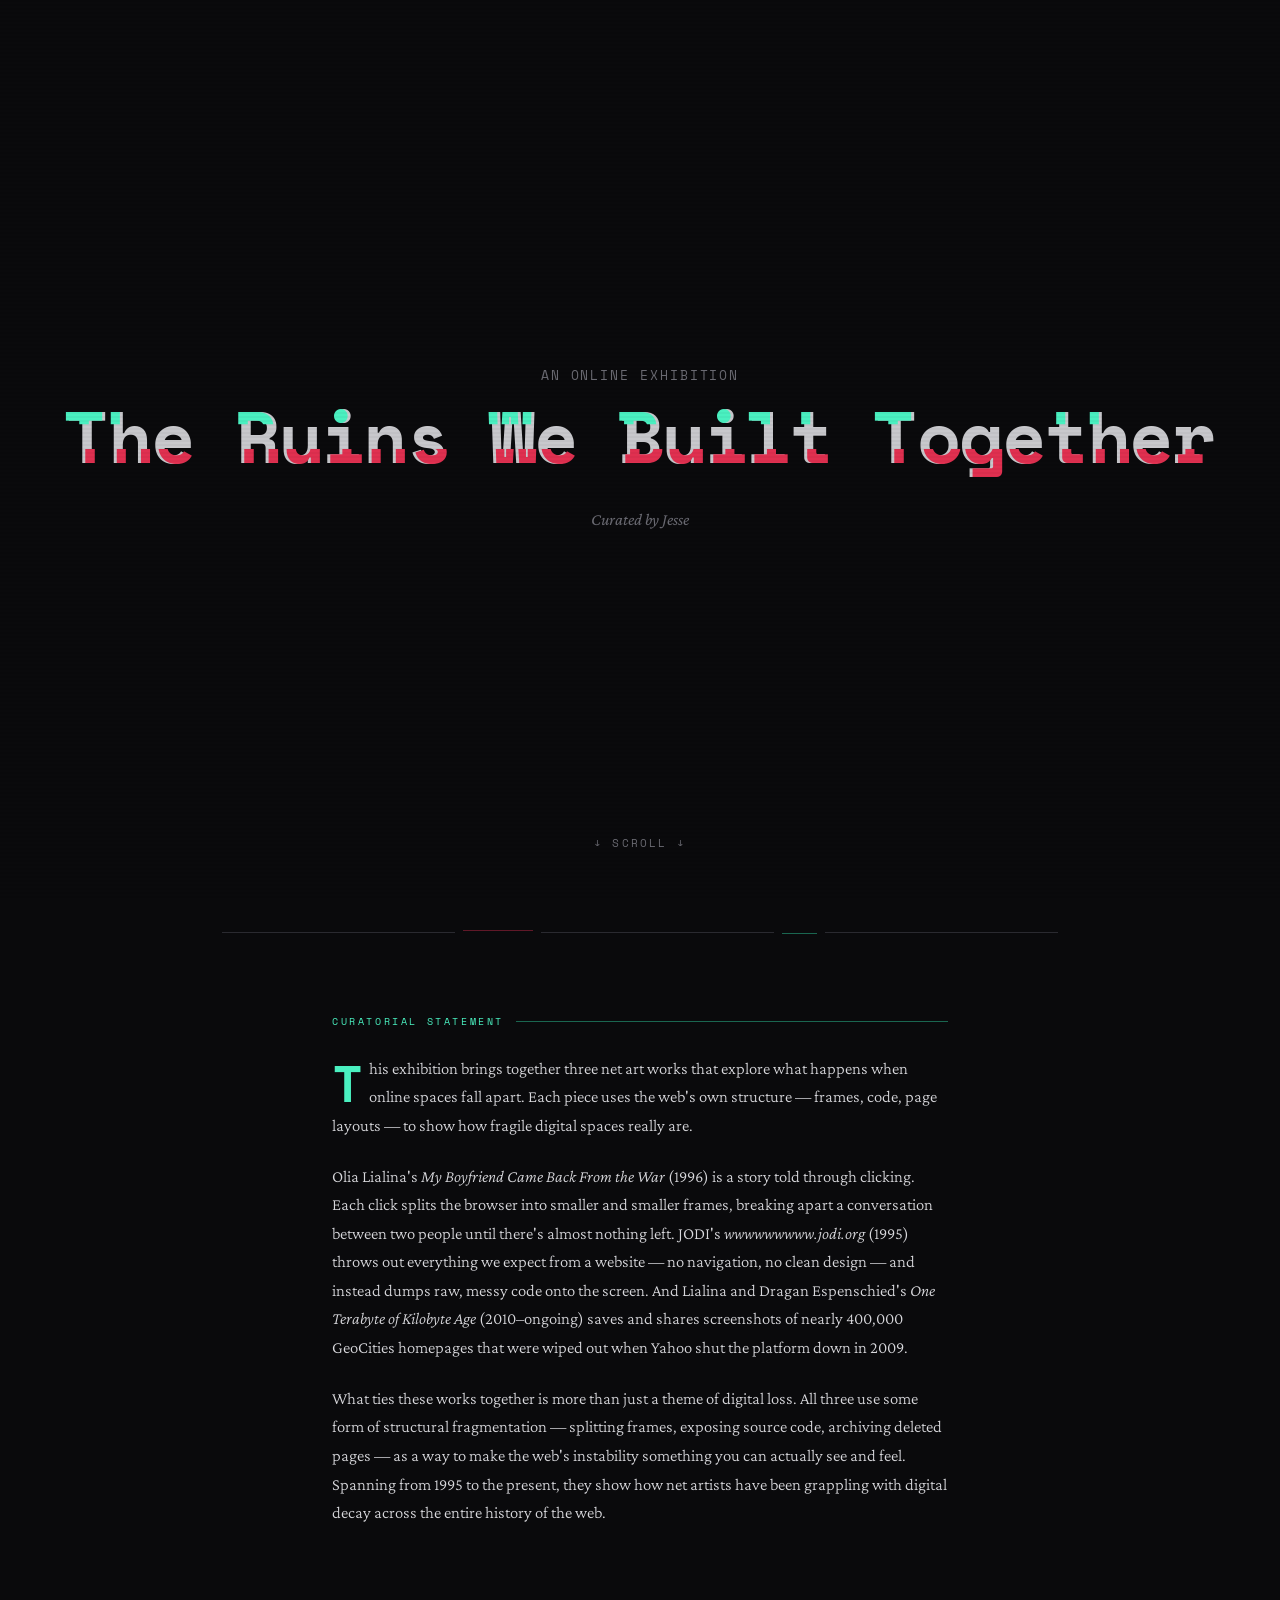
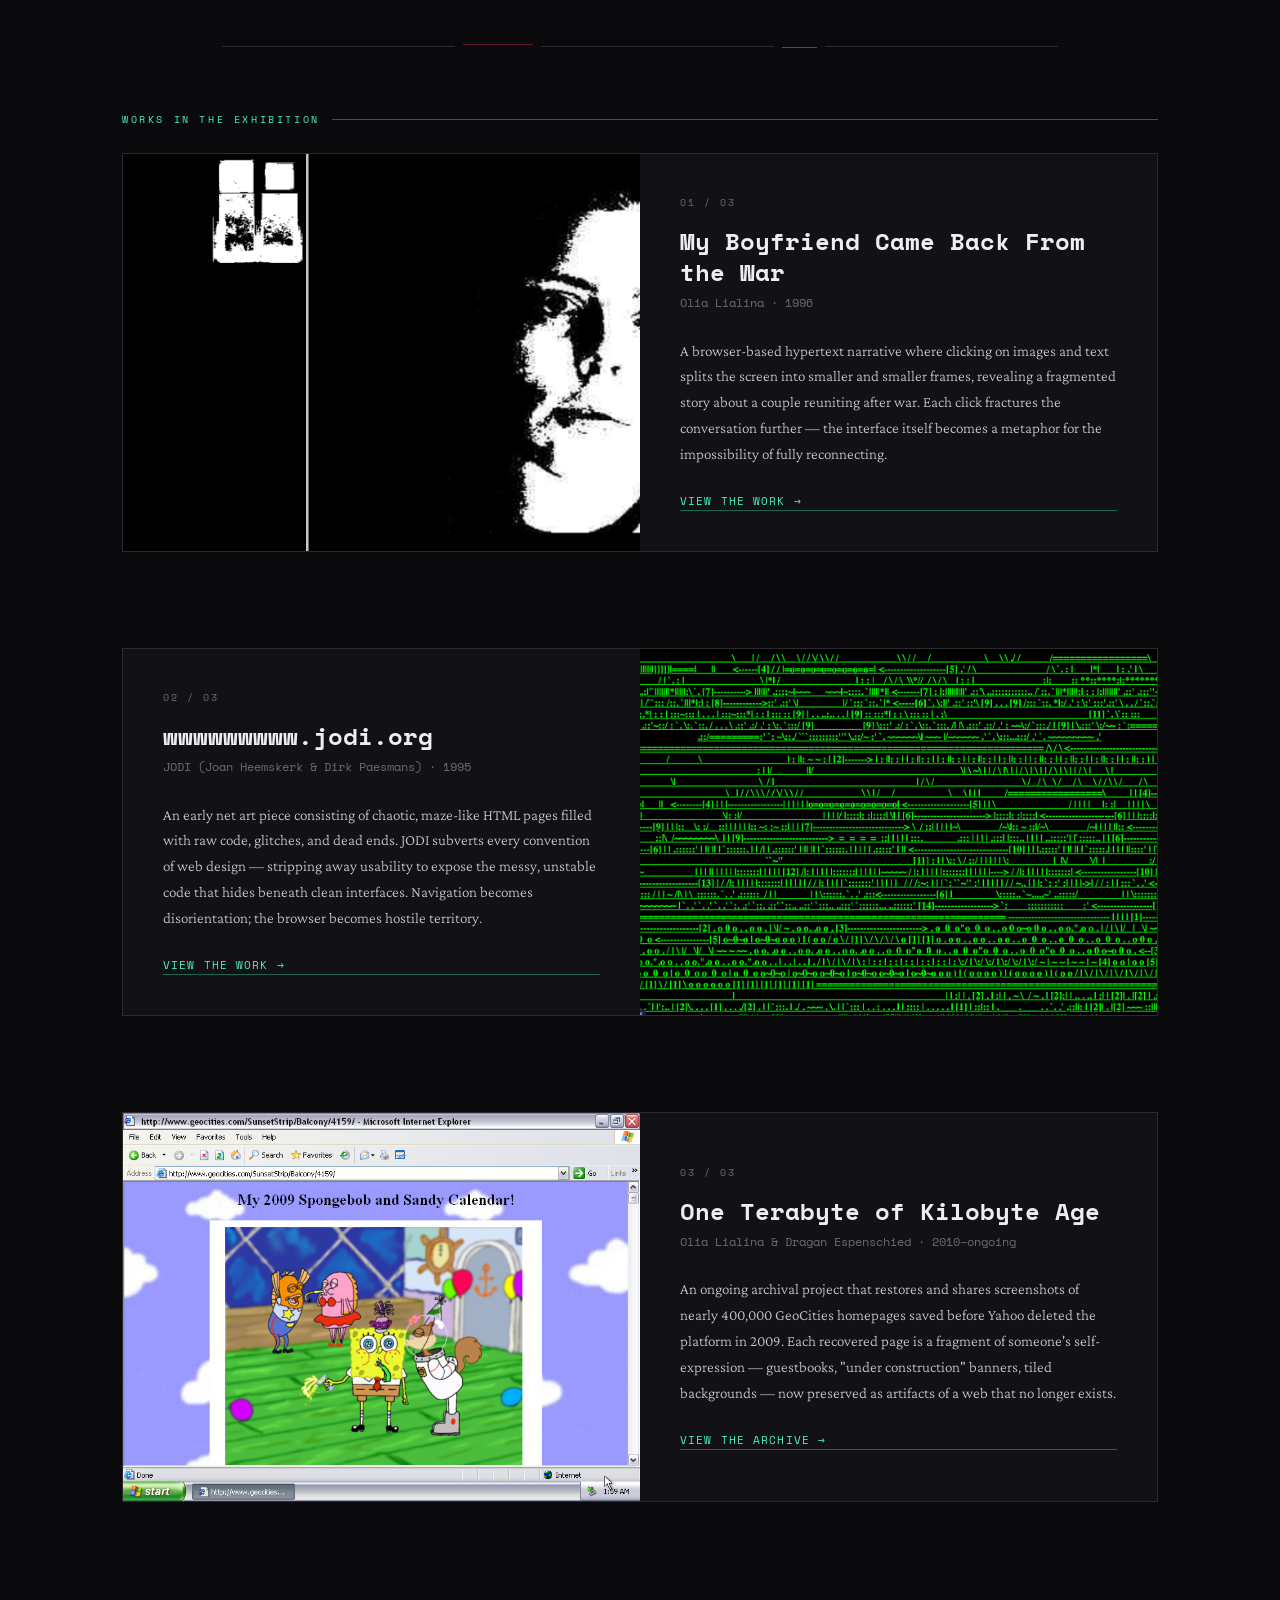
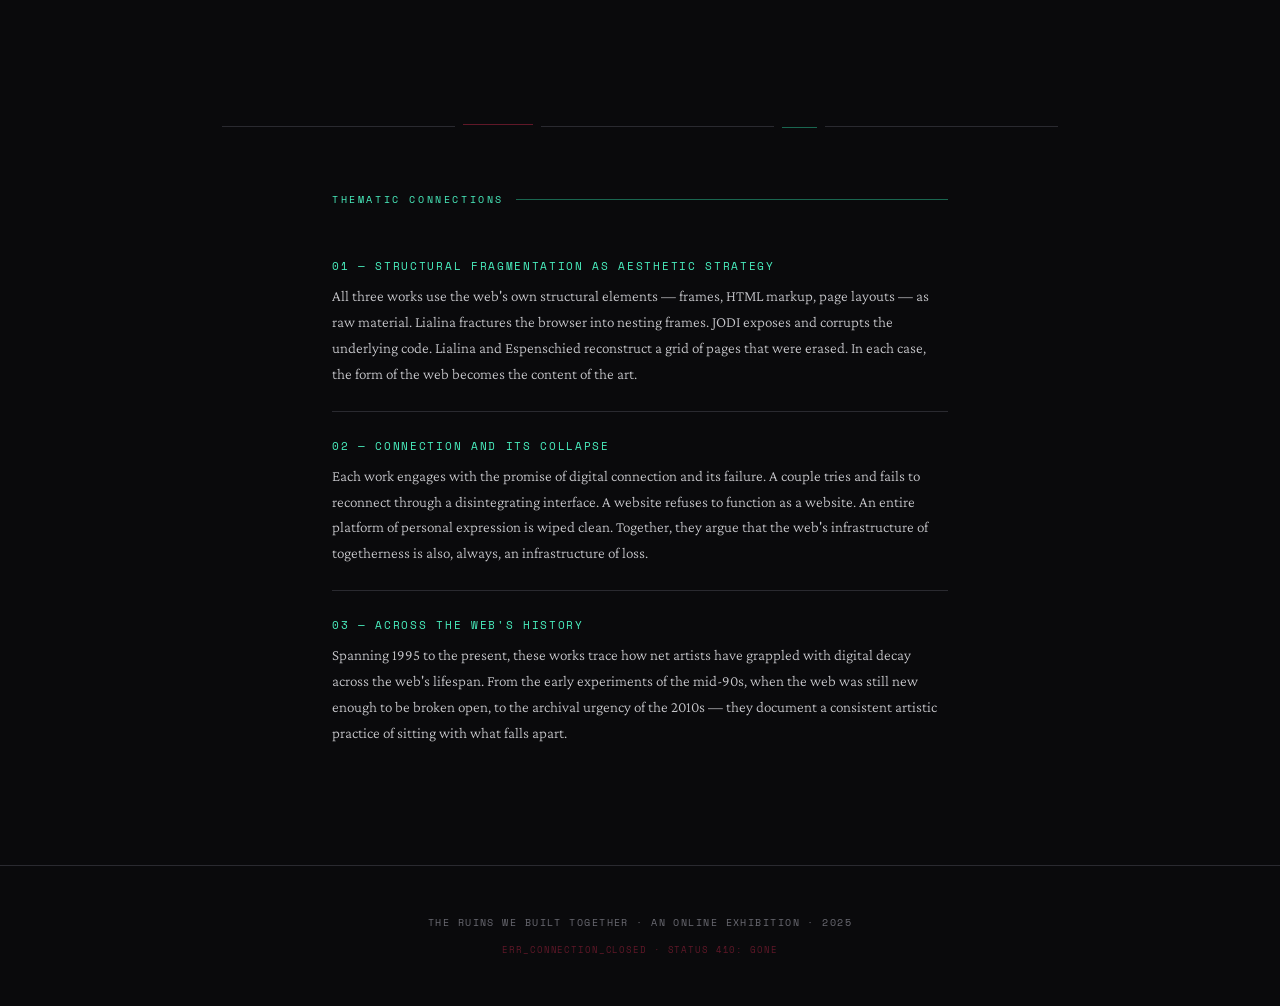
==== exhibition/index.html @ c295fc6e "exhibition" ====
<!DOCTYPE html>
<html lang="en">
<head>
  <meta charset="UTF-8">
  <meta name="viewport" content="width=device-width, initial-scale=1.0">
  <title>The Ruins We Built Together</title>
  <link href="https://fonts.googleapis.com/css2?family=Space+Mono:ital,wght@0,400;0,700;1,400&family=Crimson+Pro:ital,wght@0,300;0,400;0,600;1,300;1,400&display=swap" rel="stylesheet">
  <link rel="stylesheet" href="css/style.css">
</head>
<body>

  <!-- ==================== HERO ==================== -->
  <header class="hero">
    <p class="subtitle">An Online Exhibition</p>
    <h1 class="title-glitch" data-text="The Ruins We Built Together">The Ruins We Built Together</h1>
    <p class="curator">Curated by Jesse</p>
    <p class="scroll-hint">&darr; SCROLL &darr;</p>
  </header>

  <!-- ==================== CURATORIAL TEXT ==================== -->
  <div class="divider"><span></span><span></span><span></span><span></span><span></span></div>

  <section class="curatorial">
    <div class="section-label">Curatorial Statement</div>
    <p>This exhibition brings together three net art works that explore what happens when online spaces fall apart. Each piece uses the web's own structure &mdash; frames, code, page layouts &mdash; to show how fragile digital spaces really are.</p>
    <p>Olia Lialina's <em>My Boyfriend Came Back From the War</em> (1996) is a story told through clicking. Each click splits the browser into smaller and smaller frames, breaking apart a conversation between two people until there's almost nothing left. JODI's <em>wwwwwwwww.jodi.org</em> (1995) throws out everything we expect from a website &mdash; no navigation, no clean design &mdash; and instead dumps raw, messy code onto the screen. And Lialina and Dragan Espenschied's <em>One Terabyte of Kilobyte Age</em> (2010&ndash;ongoing) saves and shares screenshots of nearly 400,000 GeoCities homepages that were wiped out when Yahoo shut the platform down in 2009.</p>
    <p>What ties these works together is more than just a theme of digital loss. All three use some form of structural fragmentation &mdash; splitting frames, exposing source code, archiving deleted pages &mdash; as a way to make the web's instability something you can actually see and feel. Spanning from 1995 to the present, they show how net artists have been grappling with digital decay across the entire history of the web.</p>
  </section>

  <!-- ==================== WORKS ==================== -->
  <div class="divider"><span></span><span></span><span></span><span></span><span></span></div>

  <section class="works-section">
    <div class="section-label">Works in the Exhibition</div>

    <!-- WORK 1 -->
    <article class="work-card">
      <div class="work-visual">
        <img src="img/work1.png" alt="Visual representation of My Boyfriend Came Back From the War showing nested, splitting browser frames with fragmented text">
      </div>
      <div class="work-info">
        <div class="work-number">01 / 03</div>
        <h2 class="work-title">My Boyfriend Came Back From the War</h2>
        <p class="work-meta">Olia Lialina &middot; 1996</p>
        <p class="work-description">A browser-based hypertext narrative where clicking on images and text splits the screen into smaller and smaller frames, revealing a fragmented story about a couple reuniting after war. Each click fractures the conversation further &mdash; the interface itself becomes a metaphor for the impossibility of fully reconnecting.</p>
        <a class="work-link" href="http://www.teleportacia.org/war/" target="_blank" rel="noopener">View the work <span class="arrow">&rarr;</span></a>
      </div>
    </article>

    <!-- WORK 2 -->
    <article class="work-card">
      <div class="work-visual">
        <img src="img/work2.png" alt="Visual representation of JODI's website showing chaotic green code, error messages, and glitch patterns on a dark background">
      </div>
      <div class="work-info">
        <div class="work-number">02 / 03</div>
        <h2 class="work-title">wwwwwwwww.jodi.org</h2>
        <p class="work-meta">JODI (Joan Heemskerk &amp; Dirk Paesmans) &middot; 1995</p>
        <p class="work-description">An early net art piece consisting of chaotic, maze-like HTML pages filled with raw code, glitches, and dead ends. JODI subverts every convention of web design &mdash; stripping away usability to expose the messy, unstable code that hides beneath clean interfaces. Navigation becomes disorientation; the browser becomes hostile territory.</p>
        <a class="work-link" href="http://wwwwwwwww.jodi.org/" target="_blank" rel="noopener">View the work <span class="arrow">&rarr;</span></a>
      </div>
    </article>

    <!-- WORK 3 -->
    <article class="work-card">
      <div class="work-visual">
        <img src="img/work3.png" alt="Visual representation of One Terabyte of Kilobyte Age showing a grid of fading and disappearing GeoCities homepage thumbnails">
      </div>
      <div class="work-info">
        <div class="work-number">03 / 03</div>
        <h2 class="work-title">One Terabyte of Kilobyte Age</h2>
        <p class="work-meta">Olia Lialina &amp; Dragan Espenschied &middot; 2010&ndash;ongoing</p>
        <p class="work-description">An ongoing archival project that restores and shares screenshots of nearly 400,000 GeoCities homepages saved before Yahoo deleted the platform in 2009. Each recovered page is a fragment of someone's self-expression &mdash; guestbooks, "under construction" banners, tiled backgrounds &mdash; now preserved as artifacts of a web that no longer exists.</p>
        <a class="work-link" href="https://blog.geocities.institute/" target="_blank" rel="noopener">View the archive <span class="arrow">&rarr;</span></a>
      </div>
    </article>
  </section>

  <!-- ==================== THEMATIC CONNECTIONS ==================== -->
  <div class="divider"><span></span><span></span><span></span><span></span><span></span></div>

  <section class="connections">
    <div class="section-label">Thematic Connections</div>

    <div class="connection-item">
      <div class="connection-label">01 &mdash; Structural Fragmentation as Aesthetic Strategy</div>
      <p class="connection-text">All three works use the web's own structural elements &mdash; frames, HTML markup, page layouts &mdash; as raw material. Lialina fractures the browser into nesting frames. JODI exposes and corrupts the underlying code. Lialina and Espenschied reconstruct a grid of pages that were erased. In each case, the form of the web becomes the content of the art.</p>
    </div>

    <div class="connection-item">
      <div class="connection-label">02 &mdash; Connection and Its Collapse</div>
      <p class="connection-text">Each work engages with the promise of digital connection and its failure. A couple tries and fails to reconnect through a disintegrating interface. A website refuses to function as a website. An entire platform of personal expression is wiped clean. Together, they argue that the web's infrastructure of togetherness is also, always, an infrastructure of loss.</p>
    </div>

    <div class="connection-item">
      <div class="connection-label">03 &mdash; Across the Web's History</div>
      <p class="connection-text">Spanning 1995 to the present, these works trace how net artists have grappled with digital decay across the web's lifespan. From the early experiments of the mid-90s, when the web was still new enough to be broken open, to the archival urgency of the 2010s &mdash; they document a consistent artistic practice of sitting with what falls apart.</p>
    </div>
  </section>

  <!-- ==================== FOOTER ==================== -->
  <footer>
    <p>THE RUINS WE BUILT TOGETHER &middot; AN ONLINE EXHIBITION &middot; 2025</p>
    <p class="error-code">ERR_CONNECTION_CLOSED &middot; STATUS 410: GONE</p>
  </footer>

</body>
</html>
---- exhibition/css/style.css ----
/* ========== RESET & ROOT ========== */
*, *::before, *::after { margin: 0; padding: 0; box-sizing: border-box; }

:root {
  --bg: #0a0a0c;
  --bg-card: #111116;
  --text: #c8c8cc;
  --text-dim: #6a6a72;
  --accent: #4af0c0;
  --accent-dim: #1a6650;
  --break: #e03050;
  --break-dim: #601828;
  --border: #2a2a30;
  --mono: 'Space Mono', monospace;
  --serif: 'Crimson Pro', Georgia, serif;
}

html { scroll-behavior: smooth; }

body {
  background: var(--bg);
  color: var(--text);
  font-family: var(--serif);
  font-size: 18px;
  line-height: 1.7;
  overflow-x: hidden;
}

::selection {
  background: var(--accent);
  color: var(--bg);
}

a {
  color: var(--accent);
  text-decoration: none;
  border-bottom: 1px solid var(--accent-dim);
  transition: border-color 0.3s;
}
a:hover {
  border-bottom-color: var(--accent);
}

/* ========== SCANLINE OVERLAY ========== */
body::before {
  content: '';
  position: fixed;
  top: 0; left: 0; right: 0; bottom: 0;
  background: repeating-linear-gradient(
    0deg,
    transparent,
    transparent 2px,
    rgba(0,0,0,0.03) 2px,
    rgba(0,0,0,0.03) 4px
  );
  pointer-events: none;
  z-index: 1000;
}

/* ========== HERO ========== */
.hero {
  min-height: 100vh;
  display: flex;
  flex-direction: column;
  justify-content: center;
  align-items: center;
  text-align: center;
  padding: 2rem;
  position: relative;
}

.hero::after {
  content: '';
  position: absolute;
  bottom: 0;
  left: 0; right: 0;
  height: 200px;
  background: linear-gradient(to bottom, transparent, var(--bg));
}

.title-glitch {
  font-family: var(--mono);
  font-size: clamp(2rem, 6vw, 4.5rem);
  font-weight: 700;
  color: var(--text);
  letter-spacing: -0.02em;
  line-height: 1.15;
  position: relative;
  margin-bottom: 1.5rem;
}

.title-glitch::before,
.title-glitch::after {
  content: attr(data-text);
  position: absolute;
  top: 0; left: 0;
  width: 100%; height: 100%;
}
.title-glitch::before {
  color: var(--accent);
  clip-path: polygon(0 0, 100% 0, 100% 35%, 0 35%);
  transform: translateX(-3px);
  animation: glitch-shift 8s infinite;
}
.title-glitch::after {
  color: var(--break);
  clip-path: polygon(0 65%, 100% 65%, 100% 100%, 0 100%);
  transform: translateX(3px);
  animation: glitch-shift 8s infinite reverse;
}

@keyframes glitch-shift {
  0%, 92%, 100% { transform: translateX(0); }
  93% { transform: translateX(-4px); }
  94% { transform: translateX(2px); }
  95% { transform: translateX(-2px); }
  96% { transform: translateX(4px); }
}

.subtitle {
  font-family: var(--mono);
  font-size: 0.8rem;
  color: var(--text-dim);
  letter-spacing: 0.15em;
  text-transform: uppercase;
  margin-bottom: 0.5rem;
}

.curator {
  font-family: var(--serif);
  font-style: italic;
  font-size: 1.05rem;
  color: var(--text-dim);
  margin-top: 0.25rem;
}

.scroll-hint {
  position: absolute;
  bottom: 3rem;
  font-family: var(--mono);
  font-size: 0.7rem;
  color: var(--text-dim);
  letter-spacing: 0.2em;
  animation: pulse-fade 3s infinite;
  z-index: 1;
}

@keyframes pulse-fade {
  0%, 100% { opacity: 0.3; }
  50% { opacity: 0.8; }
}

/* ========== DIVIDER ========== */
.divider {
  width: 100%;
  max-width: 900px;
  margin: 0 auto;
  padding: 2rem;
  display: flex;
  align-items: center;
  gap: 0.5rem;
}
.divider span {
  flex: 1;
  height: 1px;
  background: var(--border);
}
.divider span:nth-child(2) {
  flex: 0.3;
  background: var(--break-dim);
  transform: translateY(-2px);
}
.divider span:nth-child(4) {
  flex: 0.15;
  background: var(--accent-dim);
  transform: translateY(1px);
}

/* ========== CURATORIAL TEXT ========== */
.curatorial {
  max-width: 680px;
  margin: 0 auto;
  padding: 3rem 2rem 4rem;
}

.section-label {
  font-family: var(--mono);
  font-size: 0.65rem;
  letter-spacing: 0.25em;
  text-transform: uppercase;
  color: var(--accent);
  margin-bottom: 1.5rem;
  display: flex;
  align-items: center;
  gap: 0.75rem;
}
.section-label::after {
  content: '';
  flex: 1;
  height: 1px;
  background: var(--accent-dim);
}

.curatorial p {
  margin-bottom: 1.4rem;
  font-size: 1.05rem;
  font-weight: 300;
  color: #d8d8dc;
}

.curatorial p:first-of-type::first-letter {
  font-size: 3.2rem;
  font-weight: 600;
  float: left;
  line-height: 1;
  margin-right: 0.12em;
  margin-top: 0.05em;
  color: var(--accent);
  font-family: var(--mono);
}

/* ========== WORK CARDS ========== */
.works-section {
  max-width: 1100px;
  margin: 0 auto;
  padding: 2rem 2rem 6rem;
}

.work-card {
  display: grid;
  grid-template-columns: 1fr 1fr;
  gap: 0;
  margin-bottom: 6rem;
  background: var(--bg-card);
  border: 1px solid var(--border);
  position: relative;
  overflow: hidden;
}

.work-card::before {
  content: '';
  position: absolute;
  top: 0; left: 0;
  width: 3px;
  height: 100%;
  background: var(--accent);
  opacity: 0.5;
}

.work-card:nth-child(odd) {
  direction: rtl;
}
.work-card:nth-child(odd) > * {
  direction: ltr;
}
.work-card:nth-child(odd)::before {
  left: auto;
  right: 0;
  background: var(--break);
}

/* -- Visual Panel -- */
.work-visual {
  position: relative;
  overflow: hidden;
  background: var(--bg);
}

.work-visual img {
  width: 100%;
  height: 100%;
  object-fit: cover;
  display: block;
}

/* -- Info Panel -- */
.work-info {
  padding: 2.5rem;
  display: flex;
  flex-direction: column;
  justify-content: center;
}

.work-number {
  font-family: var(--mono);
  font-size: 0.6rem;
  color: var(--text-dim);
  letter-spacing: 0.2em;
  margin-bottom: 1rem;
}

.work-title {
  font-family: var(--mono);
  font-size: clamp(1.1rem, 2.5vw, 1.5rem);
  font-weight: 700;
  color: #eee;
  margin-bottom: 0.3rem;
  line-height: 1.3;
}

.work-meta {
  font-family: var(--mono);
  font-size: 0.75rem;
  color: var(--text-dim);
  margin-bottom: 1.5rem;
}

.work-description {
  font-family: var(--serif);
  font-size: 0.95rem;
  color: var(--text);
  line-height: 1.7;
  margin-bottom: 1.5rem;
  font-weight: 300;
}

.work-link {
  font-family: var(--mono);
  font-size: 0.7rem;
  letter-spacing: 0.1em;
  text-transform: uppercase;
  display: inline-flex;
  align-items: center;
  gap: 0.5rem;
}
.work-link .arrow {
  display: inline-block;
  transition: transform 0.3s;
}
.work-link:hover .arrow {
  transform: translateX(4px);
}

/* ========== THEMATIC CONNECTIONS ========== */
.connections {
  max-width: 680px;
  margin: 0 auto;
  padding: 2rem 2rem 6rem;
}

.connection-item {
  padding: 1.5rem 0;
  border-bottom: 1px solid var(--border);
}
.connection-item:last-child {
  border-bottom: none;
}

.connection-label {
  font-family: var(--mono);
  font-size: 0.7rem;
  letter-spacing: 0.15em;
  text-transform: uppercase;
  color: var(--accent);
  margin-bottom: 0.5rem;
}

.connection-text {
  font-family: var(--serif);
  font-size: 0.95rem;
  font-weight: 300;
  color: var(--text);
  line-height: 1.7;
}

/* ========== FOOTER ========== */
footer {
  text-align: center;
  padding: 3rem 2rem;
  border-top: 1px solid var(--border);
}
footer p {
  font-family: var(--mono);
  font-size: 0.6rem;
  color: var(--text-dim);
  letter-spacing: 0.15em;
}
.error-code {
  font-family: var(--mono);
  font-size: 0.55rem;
  color: var(--break-dim);
  margin-top: 0.75rem;
  letter-spacing: 0.1em;
}

/* ========== RESPONSIVE ========== */
@media (max-width: 768px) {
  .work-card {
    grid-template-columns: 1fr;
  }
  .work-card:nth-child(odd) {
    direction: ltr;
  }
  .work-visual {
    aspect-ratio: 16/9;
  }
  .work-info {
    padding: 1.5rem;
  }
}
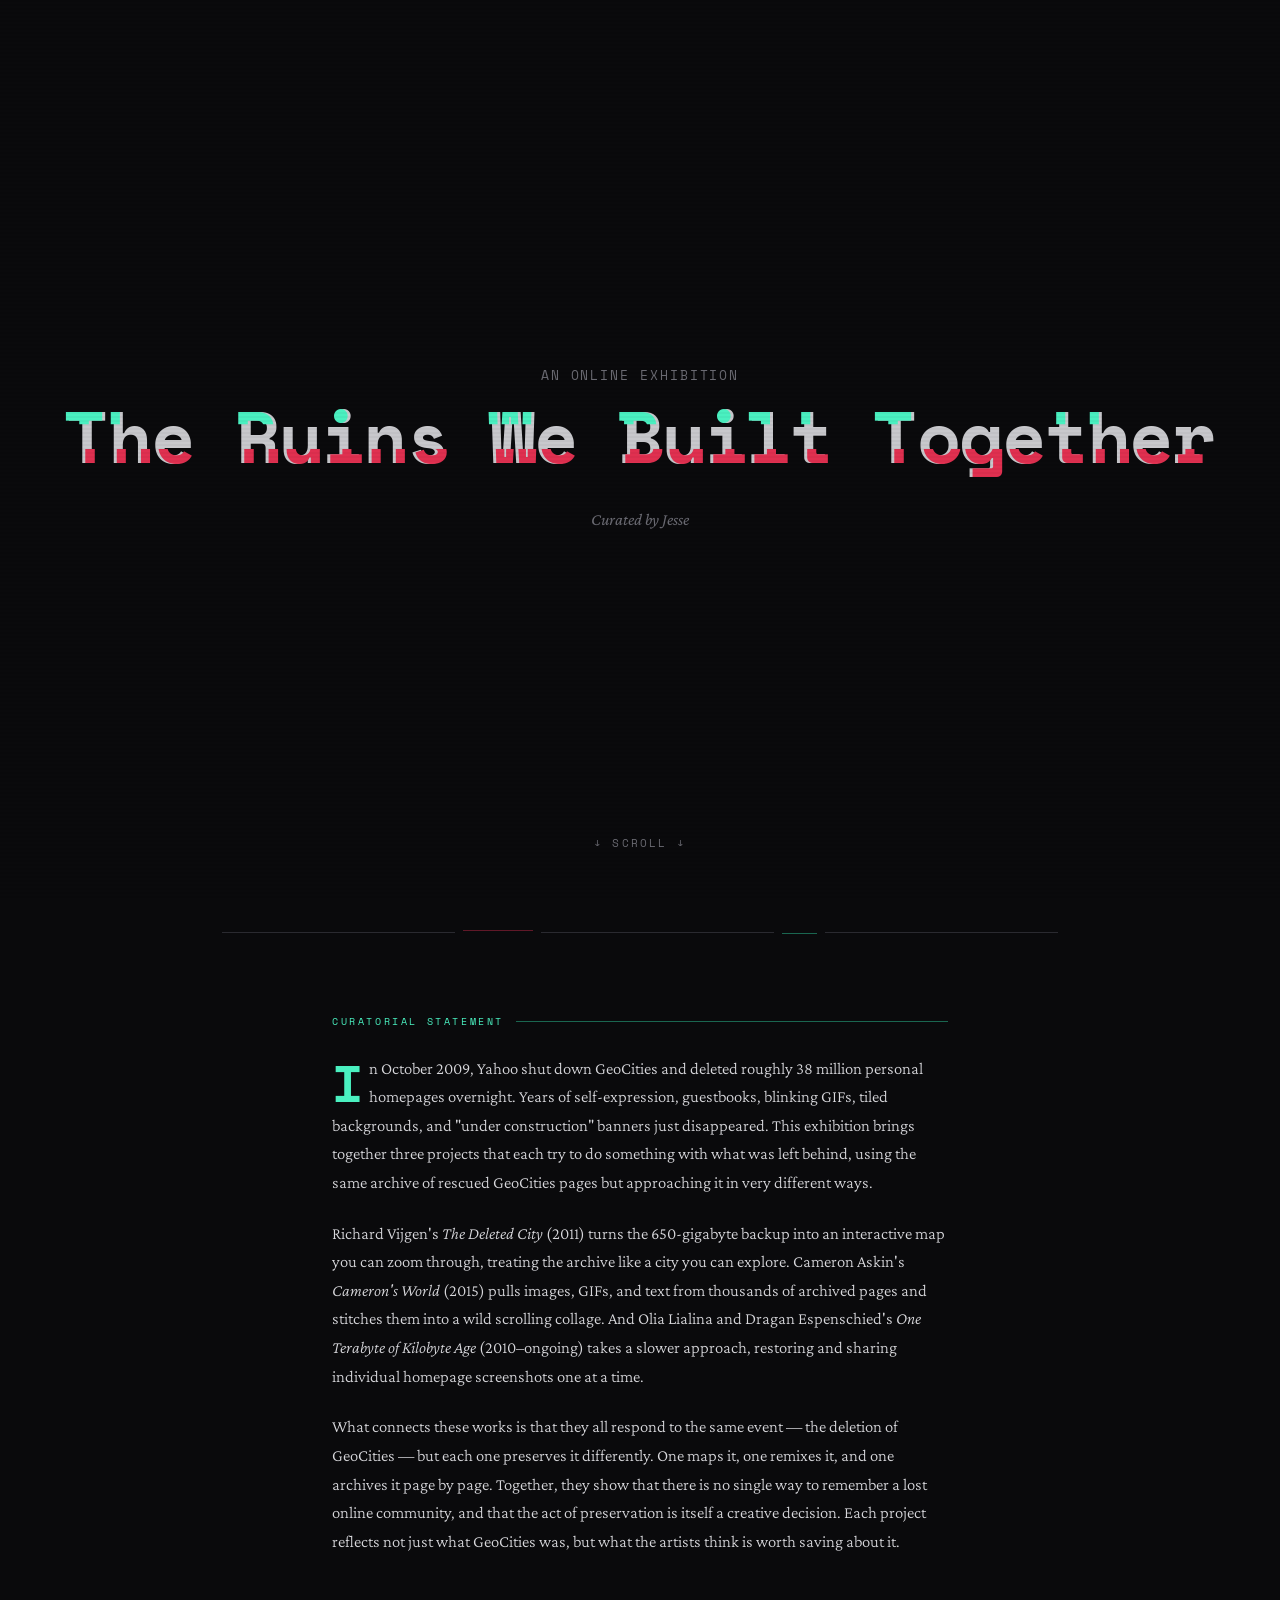
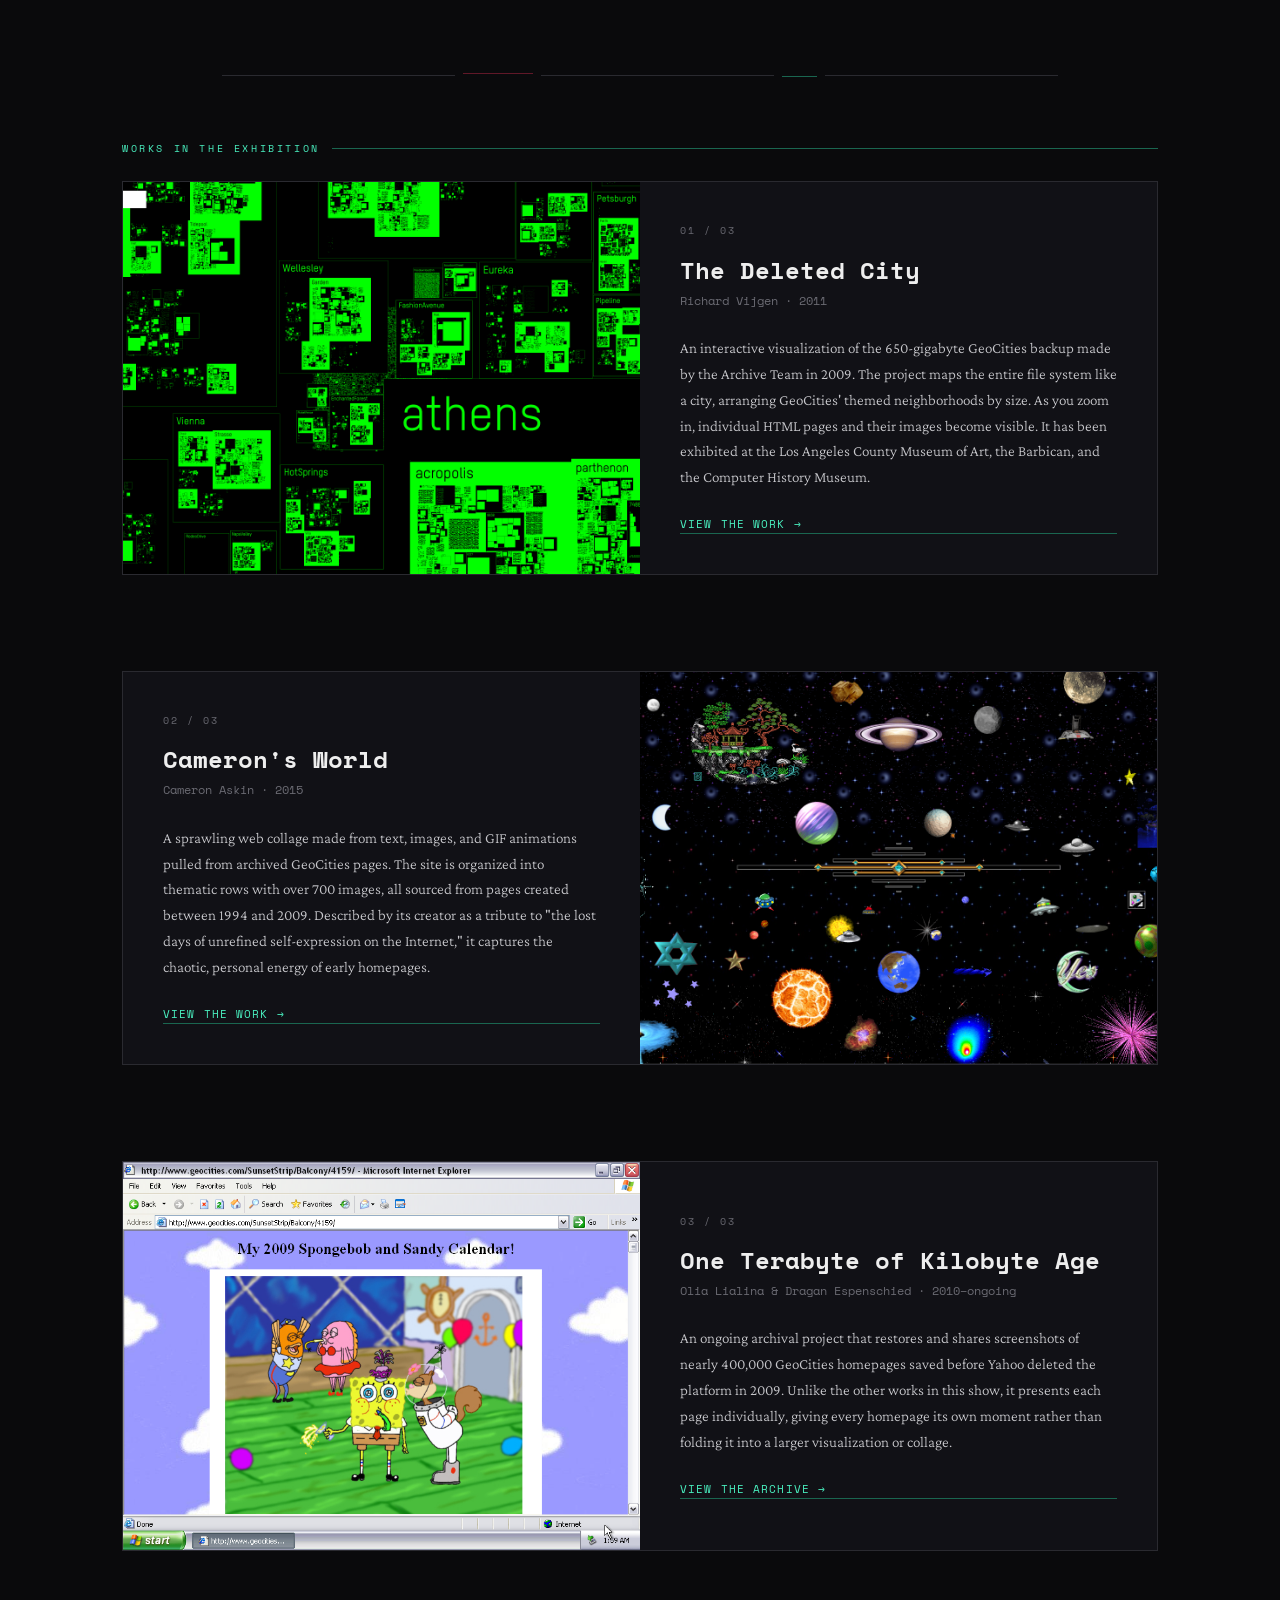
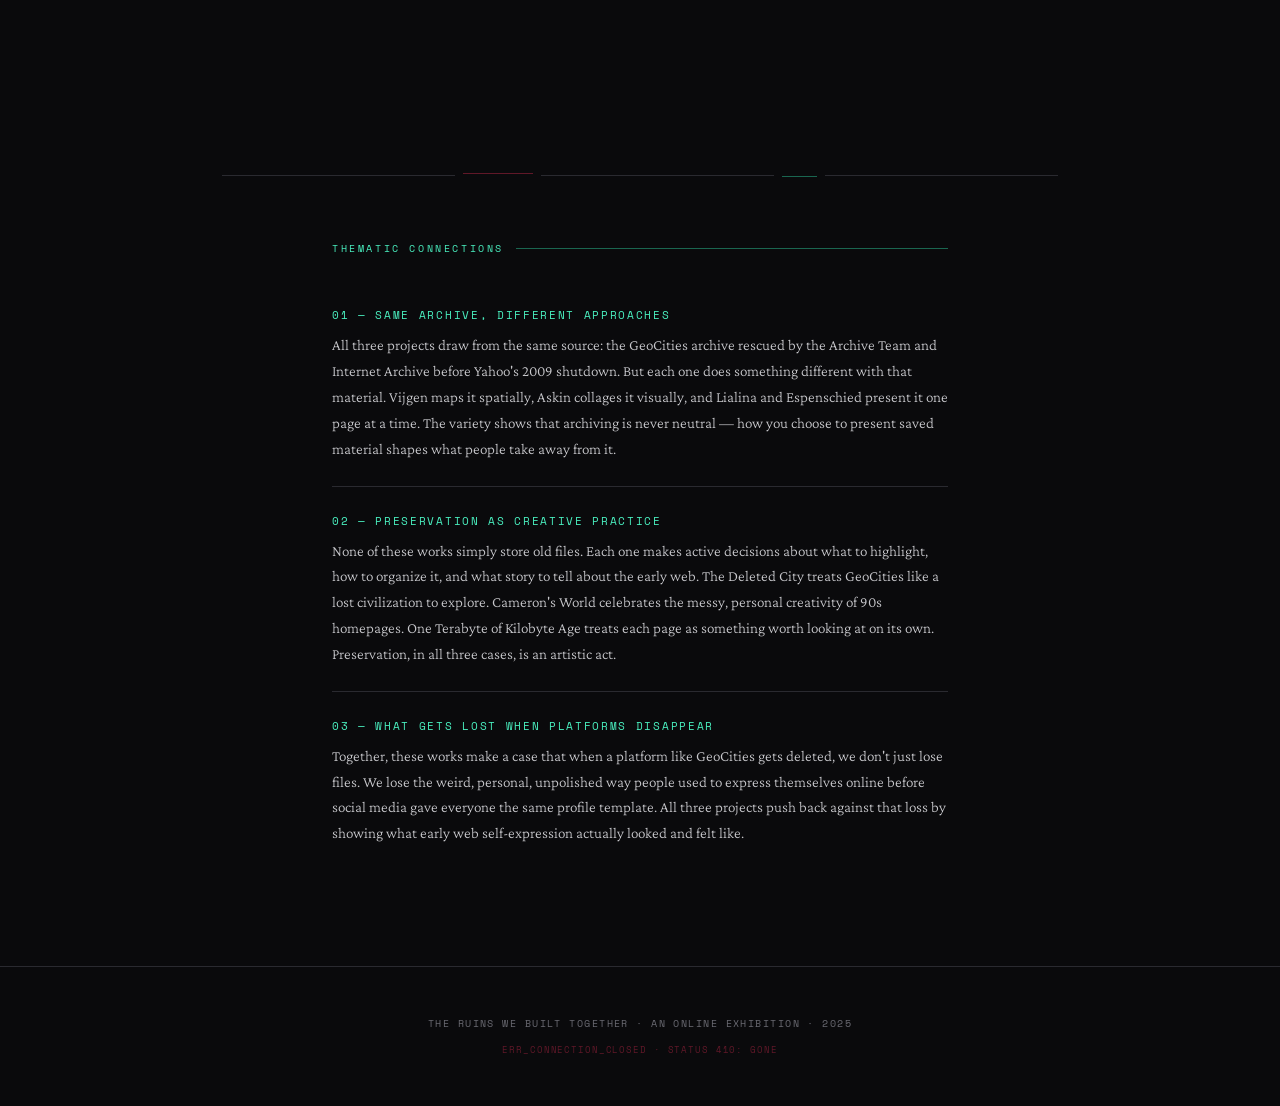
==== commit bee0fe07: "exhibition" ====
--- a/exhibition/index.html
+++ b/exhibition/index.html
@@ -22,9 +22,9 @@
 
   <section class="curatorial">
     <div class="section-label">Curatorial Statement</div>
-    <p>This exhibition brings together three net art works that explore what happens when online spaces fall apart. Each piece uses the web's own structure &mdash; frames, code, page layouts &mdash; to show how fragile digital spaces really are.</p>
-    <p>Olia Lialina's <em>My Boyfriend Came Back From the War</em> (1996) is a story told through clicking. Each click splits the browser into smaller and smaller frames, breaking apart a conversation between two people until there's almost nothing left. JODI's <em>wwwwwwwww.jodi.org</em> (1995) throws out everything we expect from a website &mdash; no navigation, no clean design &mdash; and instead dumps raw, messy code onto the screen. And Lialina and Dragan Espenschied's <em>One Terabyte of Kilobyte Age</em> (2010&ndash;ongoing) saves and shares screenshots of nearly 400,000 GeoCities homepages that were wiped out when Yahoo shut the platform down in 2009.</p>
-    <p>What ties these works together is more than just a theme of digital loss. All three use some form of structural fragmentation &mdash; splitting frames, exposing source code, archiving deleted pages &mdash; as a way to make the web's instability something you can actually see and feel. Spanning from 1995 to the present, they show how net artists have been grappling with digital decay across the entire history of the web.</p>
+    <p>In October 2009, Yahoo shut down GeoCities and deleted roughly 38 million personal homepages overnight. Years of self-expression, guestbooks, blinking GIFs, tiled backgrounds, and "under construction" banners just disappeared. This exhibition brings together three projects that each try to do something with what was left behind, using the same archive of rescued GeoCities pages but approaching it in very different ways.</p>
+    <p>Richard Vijgen's <em>The Deleted City</em> (2011) turns the 650-gigabyte backup into an interactive map you can zoom through, treating the archive like a city you can explore. Cameron Askin's <em>Cameron's World</em> (2015) pulls images, GIFs, and text from thousands of archived pages and stitches them into a wild scrolling collage. And Olia Lialina and Dragan Espenschied's <em>One Terabyte of Kilobyte Age</em> (2010&ndash;ongoing) takes a slower approach, restoring and sharing individual homepage screenshots one at a time.</p>
+    <p>What connects these works is that they all respond to the same event &mdash; the deletion of GeoCities &mdash; but each one preserves it differently. One maps it, one remixes it, and one archives it page by page. Together, they show that there is no single way to remember a lost online community, and that the act of preservation is itself a creative decision. Each project reflects not just what GeoCities was, but what the artists think is worth saving about it.</p>
   </section>
 
   <!-- ==================== WORKS ==================== -->
@@ -36,41 +36,41 @@
     <!-- WORK 1 -->
     <article class="work-card">
       <div class="work-visual">
-        <img src="img/work1.png" alt="Visual representation of My Boyfriend Came Back From the War showing nested, splitting browser frames with fragmented text">
+        <img src="img/work1.png" alt="Screenshot of The Deleted City by Richard Vijgen">
       </div>
       <div class="work-info">
         <div class="work-number">01 / 03</div>
-        <h2 class="work-title">My Boyfriend Came Back From the War</h2>
-        <p class="work-meta">Olia Lialina &middot; 1996</p>
-        <p class="work-description">A browser-based hypertext narrative where clicking on images and text splits the screen into smaller and smaller frames, revealing a fragmented story about a couple reuniting after war. Each click fractures the conversation further &mdash; the interface itself becomes a metaphor for the impossibility of fully reconnecting.</p>
-        <a class="work-link" href="http://www.teleportacia.org/war/" target="_blank" rel="noopener">View the work <span class="arrow">&rarr;</span></a>
+        <h2 class="work-title">The Deleted City</h2>
+        <p class="work-meta">Richard Vijgen &middot; 2011</p>
+        <p class="work-description">An interactive visualization of the 650-gigabyte GeoCities backup made by the Archive Team in 2009. The project maps the entire file system like a city, arranging GeoCities' themed neighborhoods by size. As you zoom in, individual HTML pages and their images become visible. It has been exhibited at the Los Angeles County Museum of Art, the Barbican, and the Computer History Museum.</p>
+        <a class="work-link" href="https://deletedcity.net/" target="_blank" rel="noopener">View the work <span class="arrow">&rarr;</span></a>
       </div>
     </article>
 
     <!-- WORK 2 -->
     <article class="work-card">
       <div class="work-visual">
-        <img src="img/work2.png" alt="Visual representation of JODI's website showing chaotic green code, error messages, and glitch patterns on a dark background">
+        <img src="img/work2.png" alt="Screenshot of Cameron's World by Cameron Askin">
       </div>
       <div class="work-info">
         <div class="work-number">02 / 03</div>
-        <h2 class="work-title">wwwwwwwww.jodi.org</h2>
-        <p class="work-meta">JODI (Joan Heemskerk &amp; Dirk Paesmans) &middot; 1995</p>
-        <p class="work-description">An early net art piece consisting of chaotic, maze-like HTML pages filled with raw code, glitches, and dead ends. JODI subverts every convention of web design &mdash; stripping away usability to expose the messy, unstable code that hides beneath clean interfaces. Navigation becomes disorientation; the browser becomes hostile territory.</p>
-        <a class="work-link" href="http://wwwwwwwww.jodi.org/" target="_blank" rel="noopener">View the work <span class="arrow">&rarr;</span></a>
+        <h2 class="work-title">Cameron's World</h2>
+        <p class="work-meta">Cameron Askin &middot; 2015</p>
+        <p class="work-description">A sprawling web collage made from text, images, and GIF animations pulled from archived GeoCities pages. The site is organized into thematic rows with over 700 images, all sourced from pages created between 1994 and 2009. Described by its creator as a tribute to "the lost days of unrefined self-expression on the Internet," it captures the chaotic, personal energy of early homepages.</p>
+        <a class="work-link" href="https://www.cameronsworld.net/" target="_blank" rel="noopener">View the work <span class="arrow">&rarr;</span></a>
       </div>
     </article>
 
     <!-- WORK 3 -->
     <article class="work-card">
       <div class="work-visual">
-        <img src="img/work3.png" alt="Visual representation of One Terabyte of Kilobyte Age showing a grid of fading and disappearing GeoCities homepage thumbnails">
+        <img src="img/work3.png" alt="Screenshot of One Terabyte of Kilobyte Age by Olia Lialina and Dragan Espenschied">
       </div>
       <div class="work-info">
         <div class="work-number">03 / 03</div>
         <h2 class="work-title">One Terabyte of Kilobyte Age</h2>
         <p class="work-meta">Olia Lialina &amp; Dragan Espenschied &middot; 2010&ndash;ongoing</p>
-        <p class="work-description">An ongoing archival project that restores and shares screenshots of nearly 400,000 GeoCities homepages saved before Yahoo deleted the platform in 2009. Each recovered page is a fragment of someone's self-expression &mdash; guestbooks, "under construction" banners, tiled backgrounds &mdash; now preserved as artifacts of a web that no longer exists.</p>
+        <p class="work-description">An ongoing archival project that restores and shares screenshots of nearly 400,000 GeoCities homepages saved before Yahoo deleted the platform in 2009. Unlike the other works in this show, it presents each page individually, giving every homepage its own moment rather than folding it into a larger visualization or collage.</p>
         <a class="work-link" href="https://blog.geocities.institute/" target="_blank" rel="noopener">View the archive <span class="arrow">&rarr;</span></a>
       </div>
     </article>
@@ -83,18 +83,18 @@
     <div class="section-label">Thematic Connections</div>
 
     <div class="connection-item">
-      <div class="connection-label">01 &mdash; Structural Fragmentation as Aesthetic Strategy</div>
-      <p class="connection-text">All three works use the web's own structural elements &mdash; frames, HTML markup, page layouts &mdash; as raw material. Lialina fractures the browser into nesting frames. JODI exposes and corrupts the underlying code. Lialina and Espenschied reconstruct a grid of pages that were erased. In each case, the form of the web becomes the content of the art.</p>
+      <div class="connection-label">01 &mdash; Same Archive, Different Approaches</div>
+      <p class="connection-text">All three projects draw from the same source: the GeoCities archive rescued by the Archive Team and Internet Archive before Yahoo's 2009 shutdown. But each one does something different with that material. Vijgen maps it spatially, Askin collages it visually, and Lialina and Espenschied present it one page at a time. The variety shows that archiving is never neutral &mdash; how you choose to present saved material shapes what people take away from it.</p>
     </div>
 
     <div class="connection-item">
-      <div class="connection-label">02 &mdash; Connection and Its Collapse</div>
-      <p class="connection-text">Each work engages with the promise of digital connection and its failure. A couple tries and fails to reconnect through a disintegrating interface. A website refuses to function as a website. An entire platform of personal expression is wiped clean. Together, they argue that the web's infrastructure of togetherness is also, always, an infrastructure of loss.</p>
+      <div class="connection-label">02 &mdash; Preservation as Creative Practice</div>
+      <p class="connection-text">None of these works simply store old files. Each one makes active decisions about what to highlight, how to organize it, and what story to tell about the early web. The Deleted City treats GeoCities like a lost civilization to explore. Cameron's World celebrates the messy, personal creativity of 90s homepages. One Terabyte of Kilobyte Age treats each page as something worth looking at on its own. Preservation, in all three cases, is an artistic act.</p>
     </div>
 
     <div class="connection-item">
-      <div class="connection-label">03 &mdash; Across the Web's History</div>
-      <p class="connection-text">Spanning 1995 to the present, these works trace how net artists have grappled with digital decay across the web's lifespan. From the early experiments of the mid-90s, when the web was still new enough to be broken open, to the archival urgency of the 2010s &mdash; they document a consistent artistic practice of sitting with what falls apart.</p>
+      <div class="connection-label">03 &mdash; What Gets Lost When Platforms Disappear</div>
+      <p class="connection-text">Together, these works make a case that when a platform like GeoCities gets deleted, we don't just lose files. We lose the weird, personal, unpolished way people used to express themselves online before social media gave everyone the same profile template. All three projects push back against that loss by showing what early web self-expression actually looked and felt like.</p>
     </div>
   </section>
 
@@ -105,4 +105,4 @@
   </footer>
 
 </body>
-</html>
+</html>
